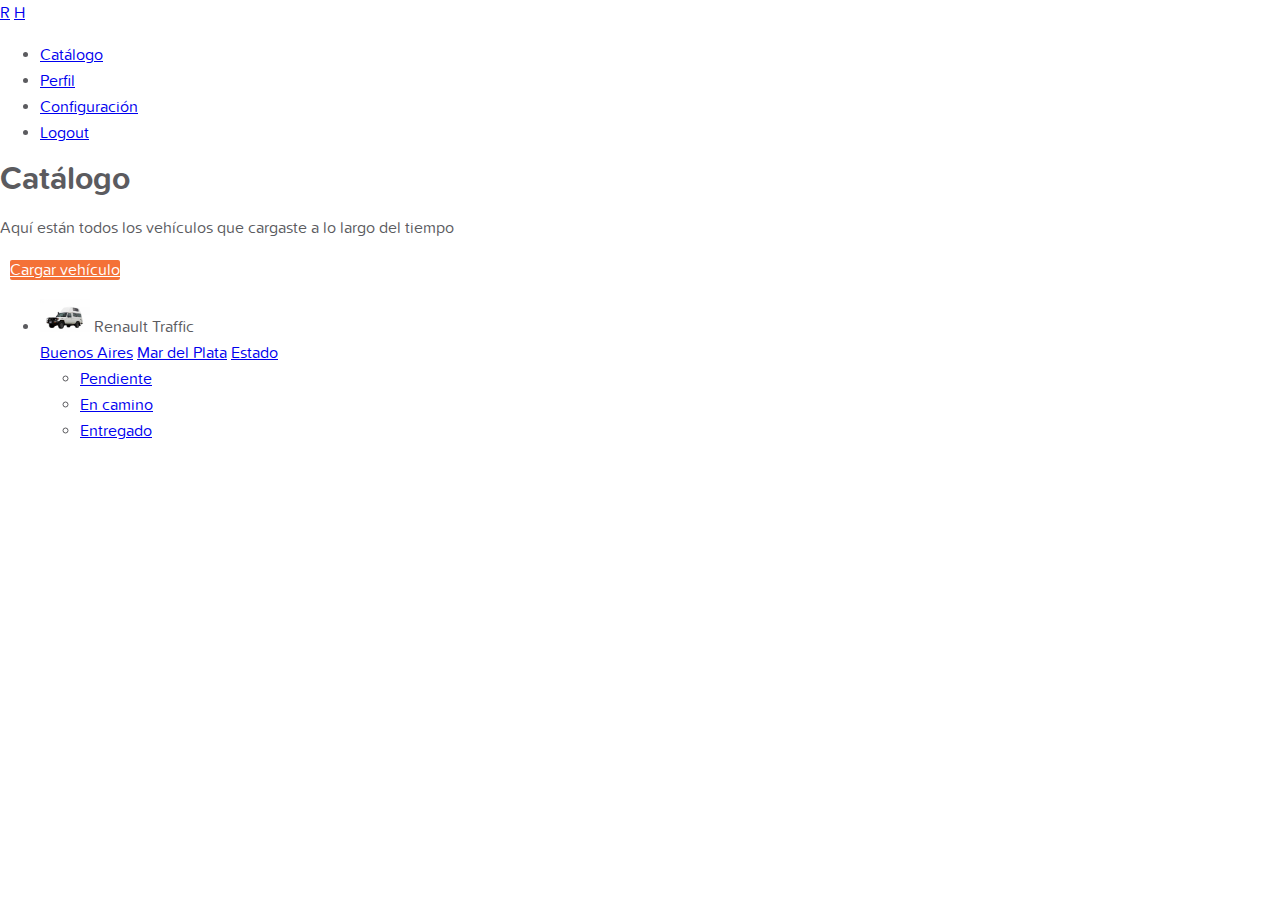
==== client.html @ 32fdb352 "boom" ====
<!DOCTYPE HTML>
<html>
<head>
	<meta charset="utf-8" />
  <meta name="viewport" content="width=device-width, initial-scale=1, maximum-scale=1, user-scalable=no, minimal-ui" />
	<link rel="stylesheet" type="text/css" href="css/style.css" />
	<!--script type="text/javascript" src="http://ajax.googleapis.com/ajax/libs/jquery/1.10.2/jquery.min.js"></script>
	<script type="text/javascript" src="js/site.js"></script-->
	<title>Bones</title>
</head>
<body id="backedn">
	<div id="sidebar">
   <a href="#" id="logo">R</a>
   <a href="#" id="user" class="toggle">H</a>
   
   <ul class="dropdown">
     <li><a href="#">Catálogo</a></li>
     <li><a href="#">Perfil</a></li>
     <li><a href="#">Configuración</a></li>
     <li class="sep"><a href="#">Logout</a></li>
   </ul>
  </div>

  <div id="content">
    <header>
      <h1>Catálogo</h1>
      <p>Aquí están todos los vehículos que cargaste a lo largo del tiempo</p>
      <a href="#" id="new-car" class="btn-main">Cargar vehículo</a>
    </header>

    <ul>
      <li>
        <div class="preview"><img src="images/placeholder.jpg" width="50" alt=""> Renault Traffic</div>
        <div class="actions">
          <a href="#" class="from">Buenos Aires</a>
          <a href="#" class="to">Mar del Plata</a>
          <a href="#" class="status pending toggle">Estado</a>

          <ul class="dropdown">
            <li><a href="#" class="status pending">Pendiente</a></li>
            <li><a href="#" class="status moving">En camino</a></li>
            <li><a href="#" class="status delivered">Entregado</a></li>
          </ul>
        </div>
      </li>
    </ul>
  </div>
</body>
</html>
---- css/style.css ----
@import url(normalize.css);
@import url(animate.css);
@font-face {
  font-family: 'FontAwesome';
  src: url("../fonts/fontawesome-webfont.eot?v=4.0.3");
  src: url("../fonts/fontawesome-webfont.eot?#iefix&v=4.0.3") format("embedded-opentype"), url("../fonts/fontawesome-webfont.woff?v=4.0.3") format("woff"), url("../fonts/fontawesome-webfont.ttf?v=4.0.3") format("truetype"), url("../fonts/fontawesome-webfont.svg?v=4.0.3#fontawesomeregular") format("svg");
  font-weight: normal;
  font-style: normal; }

[class*=fa] {
  display: inline-block;
  font-family: FontAwesome;
  font-style: normal;
  font-weight: normal;
  line-height: 1;
  -webkit-font-smoothing: antialiased;
  -moz-osx-font-smoothing: grayscale; }

/* makes the font 33% larger relative to the icon container */
.fa-lg {
  font-size: 1.3333333333333333em;
  line-height: 0.75em;
  vertical-align: -15%; }

.fa-2x {
  font-size: 2em; }

.fa-3x {
  font-size: 3em; }

.fa-4x {
  font-size: 4em; }

.fa-5x {
  font-size: 5em; }

.fa-fw {
  width: 1.2857142857142858em;
  text-align: center; }

.fa-ul {
  padding-left: 0;
  margin-left: 2.142857142857143em;
  list-style-type: none; }

.fa-ul > li {
  position: relative; }

.fa-li {
  position: absolute;
  left: -2.142857142857143em;
  width: 2.142857142857143em;
  top: 0.14285714285714285em;
  text-align: center; }

.fa-li.fa-lg {
  left: -1.8571428571428572em; }

.fa-border {
  padding: .2em .25em .15em;
  border: solid 0.08em #eeeeee;
  border-radius: .1em; }

.pull-right {
  float: right; }

.pull-left {
  float: left; }

.fa.pull-left {
  margin-right: .3em; }

.fa.pull-right {
  margin-left: .3em; }

.fa-spin {
  -webkit-animation: spin 2s infinite linear;
  -moz-animation: spin 2s infinite linear;
  -o-animation: spin 2s infinite linear;
  animation: spin 2s infinite linear; }

@-moz-keyframes spin {
  0% {
    -moz-transform: rotate(0deg); }

  100% {
    -moz-transform: rotate(359deg); } }

@-webkit-keyframes spin {
  0% {
    -webkit-transform: rotate(0deg); }

  100% {
    -webkit-transform: rotate(359deg); } }

@-o-keyframes spin {
  0% {
    -o-transform: rotate(0deg); }

  100% {
    -o-transform: rotate(359deg); } }

@-ms-keyframes spin {
  0% {
    -ms-transform: rotate(0deg); }

  100% {
    -ms-transform: rotate(359deg); } }

@keyframes spin {
  0% {
    transform: rotate(0deg); }

  100% {
    transform: rotate(359deg); } }

.fa-rotate-90 {
  filter: progid:DXImageTransform.Microsoft.BasicImage(rotation=1);
  -webkit-transform: rotate(90deg);
  -moz-transform: rotate(90deg);
  -ms-transform: rotate(90deg);
  -o-transform: rotate(90deg);
  transform: rotate(90deg); }

.fa-rotate-180 {
  filter: progid:DXImageTransform.Microsoft.BasicImage(rotation=2);
  -webkit-transform: rotate(180deg);
  -moz-transform: rotate(180deg);
  -ms-transform: rotate(180deg);
  -o-transform: rotate(180deg);
  transform: rotate(180deg); }

.fa-rotate-270 {
  filter: progid:DXImageTransform.Microsoft.BasicImage(rotation=3);
  -webkit-transform: rotate(270deg);
  -moz-transform: rotate(270deg);
  -ms-transform: rotate(270deg);
  -o-transform: rotate(270deg);
  transform: rotate(270deg); }

.fa-flip-horizontal {
  filter: progid:DXImageTransform.Microsoft.BasicImage(rotation=0, mirror=1);
  -webkit-transform: scale(-1, 1);
  -moz-transform: scale(-1, 1);
  -ms-transform: scale(-1, 1);
  -o-transform: scale(-1, 1);
  transform: scale(-1, 1); }

.fa-flip-vertical {
  filter: progid:DXImageTransform.Microsoft.BasicImage(rotation=2, mirror=1);
  -webkit-transform: scale(1, -1);
  -moz-transform: scale(1, -1);
  -ms-transform: scale(1, -1);
  -o-transform: scale(1, -1);
  transform: scale(1, -1); }

.fa-stack {
  position: relative;
  display: inline-block;
  width: 2em;
  height: 2em;
  line-height: 2em;
  vertical-align: middle; }

.fa-stack-1x,
.fa-stack-2x {
  position: absolute;
  left: 0;
  width: 100%;
  text-align: center; }

.fa-stack-1x {
  line-height: inherit; }

.fa-stack-2x {
  font-size: 2em; }

.fa-inverse {
  color: #ffffff; }

/* Font Awesome uses the Unicode Private Use Area (PUA) to ensure screen
   readers do not read off random characters that represent icons */
.fa-glass:before {
  content: "\f000"; }

.fa-music:before {
  content: "\f001"; }

.fa-search:before {
  content: "\f002"; }

.fa-envelope-o:before {
  content: "\f003"; }

.fa-heart:before {
  content: "\f004"; }

.fa-star:before {
  content: "\f005"; }

.fa-star-o:before {
  content: "\f006"; }

.fa-user:before {
  content: "\f007"; }

.fa-film:before {
  content: "\f008"; }

.fa-th-large:before {
  content: "\f009"; }

.fa-th:before {
  content: "\f00a"; }

.fa-th-list:before {
  content: "\f00b"; }

.fa-check:before {
  content: "\f00c"; }

.fa-times:before {
  content: "\f00d"; }

.fa-search-plus:before {
  content: "\f00e"; }

.fa-search-minus:before {
  content: "\f010"; }

.fa-power-off:before {
  content: "\f011"; }

.fa-signal:before {
  content: "\f012"; }

.fa-gear:before,
.fa-cog:before {
  content: "\f013"; }

.fa-trash-o:before {
  content: "\f014"; }

.fa-home:before {
  content: "\f015"; }

.fa-file-o:before {
  content: "\f016"; }

.fa-clock-o:before {
  content: "\f017"; }

.fa-road:before {
  content: "\f018"; }

.fa-download:before {
  content: "\f019"; }

.fa-arrow-circle-o-down:before {
  content: "\f01a"; }

.fa-arrow-circle-o-up:before {
  content: "\f01b"; }

.fa-inbox:before {
  content: "\f01c"; }

.fa-play-circle-o:before {
  content: "\f01d"; }

.fa-rotate-right:before,
.fa-repeat:before {
  content: "\f01e"; }

.fa-refresh:before {
  content: "\f021"; }

.fa-list-alt:before {
  content: "\f022"; }

.fa-lock:before {
  content: "\f023"; }

.fa-flag:before {
  content: "\f024"; }

.fa-headphones:before {
  content: "\f025"; }

.fa-volume-off:before {
  content: "\f026"; }

.fa-volume-down:before {
  content: "\f027"; }

.fa-volume-up:before {
  content: "\f028"; }

.fa-qrcode:before {
  content: "\f029"; }

.fa-barcode:before {
  content: "\f02a"; }

.fa-tag:before {
  content: "\f02b"; }

.fa-tags:before {
  content: "\f02c"; }

.fa-book:before {
  content: "\f02d"; }

.fa-bookmark:before {
  content: "\f02e"; }

.fa-print:before {
  content: "\f02f"; }

.fa-camera:before {
  content: "\f030"; }

.fa-font:before {
  content: "\f031"; }

.fa-bold:before {
  content: "\f032"; }

.fa-italic:before {
  content: "\f033"; }

.fa-text-height:before {
  content: "\f034"; }

.fa-text-width:before {
  content: "\f035"; }

.fa-align-left:before {
  content: "\f036"; }

.fa-align-center:before {
  content: "\f037"; }

.fa-align-right:before {
  content: "\f038"; }

.fa-align-justify:before {
  content: "\f039"; }

.fa-list:before {
  content: "\f03a"; }

.fa-dedent:before,
.fa-outdent:before {
  content: "\f03b"; }

.fa-indent:before {
  content: "\f03c"; }

.fa-video-camera:before {
  content: "\f03d"; }

.fa-picture-o:before {
  content: "\f03e"; }

.fa-pencil:before {
  content: "\f040"; }

.fa-map-marker:before {
  content: "\f041"; }

.fa-adjust:before {
  content: "\f042"; }

.fa-tint:before {
  content: "\f043"; }

.fa-edit:before,
.fa-pencil-square-o:before {
  content: "\f044"; }

.fa-share-square-o:before {
  content: "\f045"; }

.fa-check-square-o:before {
  content: "\f046"; }

.fa-arrows:before {
  content: "\f047"; }

.fa-step-backward:before {
  content: "\f048"; }

.fa-fast-backward:before {
  content: "\f049"; }

.fa-backward:before {
  content: "\f04a"; }

.fa-play:before {
  content: "\f04b"; }

.fa-pause:before {
  content: "\f04c"; }

.fa-stop:before {
  content: "\f04d"; }

.fa-forward:before {
  content: "\f04e"; }

.fa-fast-forward:before {
  content: "\f050"; }

.fa-step-forward:before {
  content: "\f051"; }

.fa-eject:before {
  content: "\f052"; }

.fa-chevron-left:before {
  content: "\f053"; }

.fa-chevron-right:before {
  content: "\f054"; }

.fa-plus-circle:before {
  content: "\f055"; }

.fa-minus-circle:before {
  content: "\f056"; }

.fa-times-circle:before {
  content: "\f057"; }

.fa-check-circle:before {
  content: "\f058"; }

.fa-question-circle:before {
  content: "\f059"; }

.fa-info-circle:before {
  content: "\f05a"; }

.fa-crosshairs:before {
  content: "\f05b"; }

.fa-times-circle-o:before {
  content: "\f05c"; }

.fa-check-circle-o:before {
  content: "\f05d"; }

.fa-ban:before {
  content: "\f05e"; }

.fa-arrow-left:before {
  content: "\f060"; }

.fa-arrow-right:before {
  content: "\f061"; }

.fa-arrow-up:before {
  content: "\f062"; }

.fa-arrow-down:before {
  content: "\f063"; }

.fa-mail-forward:before,
.fa-share:before {
  content: "\f064"; }

.fa-expand:before {
  content: "\f065"; }

.fa-compress:before {
  content: "\f066"; }

.fa-plus:before {
  content: "\f067"; }

.fa-minus:before {
  content: "\f068"; }

.fa-asterisk:before {
  content: "\f069"; }

.fa-exclamation-circle:before {
  content: "\f06a"; }

.fa-gift:before {
  content: "\f06b"; }

.fa-leaf:before {
  content: "\f06c"; }

.fa-fire:before {
  content: "\f06d"; }

.fa-eye:before {
  content: "\f06e"; }

.fa-eye-slash:before {
  content: "\f070"; }

.fa-warning:before,
.fa-exclamation-triangle:before {
  content: "\f071"; }

.fa-plane:before {
  content: "\f072"; }

.fa-calendar:before {
  content: "\f073"; }

.fa-random:before {
  content: "\f074"; }

.fa-comment:before {
  content: "\f075"; }

.fa-magnet:before {
  content: "\f076"; }

.fa-chevron-up:before {
  content: "\f077"; }

.fa-chevron-down:before {
  content: "\f078"; }

.fa-retweet:before {
  content: "\f079"; }

.fa-shopping-cart:before {
  content: "\f07a"; }

.fa-folder:before {
  content: "\f07b"; }

.fa-folder-open:before {
  content: "\f07c"; }

.fa-arrows-v:before {
  content: "\f07d"; }

.fa-arrows-h:before {
  content: "\f07e"; }

.fa-bar-chart-o:before {
  content: "\f080"; }

.fa-twitter-square:before {
  content: "\f081"; }

.fa-facebook-square:before {
  content: "\f082"; }

.fa-camera-retro:before {
  content: "\f083"; }

.fa-key:before {
  content: "\f084"; }

.fa-gears:before,
.fa-cogs:before {
  content: "\f085"; }

.fa-comments:before {
  content: "\f086"; }

.fa-thumbs-o-up:before {
  content: "\f087"; }

.fa-thumbs-o-down:before {
  content: "\f088"; }

.fa-star-half:before {
  content: "\f089"; }

.fa-heart-o:before {
  content: "\f08a"; }

.fa-sign-out:before {
  content: "\f08b"; }

.fa-linkedin-square:before {
  content: "\f08c"; }

.fa-thumb-tack:before {
  content: "\f08d"; }

.fa-external-link:before {
  content: "\f08e"; }

.fa-sign-in:before {
  content: "\f090"; }

.fa-trophy:before {
  content: "\f091"; }

.fa-github-square:before {
  content: "\f092"; }

.fa-upload:before {
  content: "\f093"; }

.fa-lemon-o:before {
  content: "\f094"; }

.fa-phone:before {
  content: "\f095"; }

.fa-square-o:before {
  content: "\f096"; }

.fa-bookmark-o:before {
  content: "\f097"; }

.fa-phone-square:before {
  content: "\f098"; }

.fa-twitter:before {
  content: "\f099"; }

.fa-facebook:before {
  content: "\f09a"; }

.fa-github:before {
  content: "\f09b"; }

.fa-unlock:before {
  content: "\f09c"; }

.fa-credit-card:before {
  content: "\f09d"; }

.fa-rss:before {
  content: "\f09e"; }

.fa-hdd-o:before {
  content: "\f0a0"; }

.fa-bullhorn:before {
  content: "\f0a1"; }

.fa-bell:before {
  content: "\f0f3"; }

.fa-certificate:before {
  content: "\f0a3"; }

.fa-hand-o-right:before {
  content: "\f0a4"; }

.fa-hand-o-left:before {
  content: "\f0a5"; }

.fa-hand-o-up:before {
  content: "\f0a6"; }

.fa-hand-o-down:before {
  content: "\f0a7"; }

.fa-arrow-circle-left:before {
  content: "\f0a8"; }

.fa-arrow-circle-right:before {
  content: "\f0a9"; }

.fa-arrow-circle-up:before {
  content: "\f0aa"; }

.fa-arrow-circle-down:before {
  content: "\f0ab"; }

.fa-globe:before {
  content: "\f0ac"; }

.fa-wrench:before {
  content: "\f0ad"; }

.fa-tasks:before {
  content: "\f0ae"; }

.fa-filter:before {
  content: "\f0b0"; }

.fa-briefcase:before {
  content: "\f0b1"; }

.fa-arrows-alt:before {
  content: "\f0b2"; }

.fa-group:before,
.fa-users:before {
  content: "\f0c0"; }

.fa-chain:before,
.fa-link:before {
  content: "\f0c1"; }

.fa-cloud:before {
  content: "\f0c2"; }

.fa-flask:before {
  content: "\f0c3"; }

.fa-cut:before,
.fa-scissors:before {
  content: "\f0c4"; }

.fa-copy:before,
.fa-files-o:before {
  content: "\f0c5"; }

.fa-paperclip:before {
  content: "\f0c6"; }

.fa-save:before,
.fa-floppy-o:before {
  content: "\f0c7"; }

.fa-square:before {
  content: "\f0c8"; }

.fa-bars:before {
  content: "\f0c9"; }

.fa-list-ul:before {
  content: "\f0ca"; }

.fa-list-ol:before {
  content: "\f0cb"; }

.fa-strikethrough:before {
  content: "\f0cc"; }

.fa-underline:before {
  content: "\f0cd"; }

.fa-table:before {
  content: "\f0ce"; }

.fa-magic:before {
  content: "\f0d0"; }

.fa-truck:before {
  content: "\f0d1"; }

.fa-pinterest:before {
  content: "\f0d2"; }

.fa-pinterest-square:before {
  content: "\f0d3"; }

.fa-google-plus-square:before {
  content: "\f0d4"; }

.fa-google-plus:before {
  content: "\f0d5"; }

.fa-money:before {
  content: "\f0d6"; }

.fa-caret-down:before {
  content: "\f0d7"; }

.fa-caret-up:before {
  content: "\f0d8"; }

.fa-caret-left:before {
  content: "\f0d9"; }

.fa-caret-right:before {
  content: "\f0da"; }

.fa-columns:before {
  content: "\f0db"; }

.fa-unsorted:before,
.fa-sort:before {
  content: "\f0dc"; }

.fa-sort-down:before,
.fa-sort-asc:before {
  content: "\f0dd"; }

.fa-sort-up:before,
.fa-sort-desc:before {
  content: "\f0de"; }

.fa-envelope:before {
  content: "\f0e0"; }

.fa-linkedin:before {
  content: "\f0e1"; }

.fa-rotate-left:before,
.fa-undo:before {
  content: "\f0e2"; }

.fa-legal:before,
.fa-gavel:before {
  content: "\f0e3"; }

.fa-dashboard:before,
.fa-tachometer:before {
  content: "\f0e4"; }

.fa-comment-o:before {
  content: "\f0e5"; }

.fa-comments-o:before {
  content: "\f0e6"; }

.fa-flash:before,
.fa-bolt:before {
  content: "\f0e7"; }

.fa-sitemap:before {
  content: "\f0e8"; }

.fa-umbrella:before {
  content: "\f0e9"; }

.fa-paste:before,
.fa-clipboard:before {
  content: "\f0ea"; }

.fa-lightbulb-o:before {
  content: "\f0eb"; }

.fa-exchange:before {
  content: "\f0ec"; }

.fa-cloud-download:before {
  content: "\f0ed"; }

.fa-cloud-upload:before {
  content: "\f0ee"; }

.fa-user-md:before {
  content: "\f0f0"; }

.fa-stethoscope:before {
  content: "\f0f1"; }

.fa-suitcase:before {
  content: "\f0f2"; }

.fa-bell-o:before {
  content: "\f0a2"; }

.fa-coffee:before {
  content: "\f0f4"; }

.fa-cutlery:before {
  content: "\f0f5"; }

.fa-file-text-o:before {
  content: "\f0f6"; }

.fa-building-o:before {
  content: "\f0f7"; }

.fa-hospital-o:before {
  content: "\f0f8"; }

.fa-ambulance:before {
  content: "\f0f9"; }

.fa-medkit:before {
  content: "\f0fa"; }

.fa-fighter-jet:before {
  content: "\f0fb"; }

.fa-beer:before {
  content: "\f0fc"; }

.fa-h-square:before {
  content: "\f0fd"; }

.fa-plus-square:before {
  content: "\f0fe"; }

.fa-angle-double-left:before {
  content: "\f100"; }

.fa-angle-double-right:before {
  content: "\f101"; }

.fa-angle-double-up:before {
  content: "\f102"; }

.fa-angle-double-down:before {
  content: "\f103"; }

.fa-angle-left:before {
  content: "\f104"; }

.fa-angle-right:before {
  content: "\f105"; }

.fa-angle-up:before {
  content: "\f106"; }

.fa-angle-down:after {
  content: "\f107"; }

.fa-desktop:before {
  content: "\f108"; }

.fa-laptop:before {
  content: "\f109"; }

.fa-tablet:before {
  content: "\f10a"; }

.fa-mobile-phone:before,
.fa-mobile:before {
  content: "\f10b"; }

.fa-circle-o:before {
  content: "\f10c"; }

.fa-quote-left:before {
  content: "\f10d"; }

.fa-quote-right:before {
  content: "\f10e"; }

.fa-spinner:before {
  content: "\f110"; }

.fa-circle:before {
  content: "\f111"; }

.fa-mail-reply:before,
.fa-reply:before {
  content: "\f112"; }

.fa-github-alt:before {
  content: "\f113"; }

.fa-folder-o:before {
  content: "\f114"; }

.fa-folder-open-o:before {
  content: "\f115"; }

.fa-smile-o:before {
  content: "\f118"; }

.fa-frown-o:before {
  content: "\f119"; }

.fa-meh-o:before {
  content: "\f11a"; }

.fa-gamepad:before {
  content: "\f11b"; }

.fa-keyboard-o:before {
  content: "\f11c"; }

.fa-flag-o:before {
  content: "\f11d"; }

.fa-flag-checkered:before {
  content: "\f11e"; }

.fa-terminal:before {
  content: "\f120"; }

.fa-code:before {
  content: "\f121"; }

.fa-reply-all:before {
  content: "\f122"; }

.fa-mail-reply-all:before {
  content: "\f122"; }

.fa-star-half-empty:before,
.fa-star-half-full:before,
.fa-star-half-o:before {
  content: "\f123"; }

.fa-location-arrow:before {
  content: "\f124"; }

.fa-crop:before {
  content: "\f125"; }

.fa-code-fork:before {
  content: "\f126"; }

.fa-unlink:before,
.fa-chain-broken:before {
  content: "\f127"; }

.fa-question:before {
  content: "\f128"; }

.fa-info:before {
  content: "\f129"; }

.fa-exclamation:before {
  content: "\f12a"; }

.fa-superscript:before {
  content: "\f12b"; }

.fa-subscript:before {
  content: "\f12c"; }

.fa-eraser:before {
  content: "\f12d"; }

.fa-puzzle-piece:before {
  content: "\f12e"; }

.fa-microphone:before {
  content: "\f130"; }

.fa-microphone-slash:before {
  content: "\f131"; }

.fa-shield:before {
  content: "\f132"; }

.fa-calendar-o:before {
  content: "\f133"; }

.fa-fire-extinguisher:before {
  content: "\f134"; }

.fa-rocket:before {
  content: "\f135"; }

.fa-maxcdn:before {
  content: "\f136"; }

.fa-chevron-circle-left:before {
  content: "\f137"; }

.fa-chevron-circle-right:before {
  content: "\f138"; }

.fa-chevron-circle-up:before {
  content: "\f139"; }

.fa-chevron-circle-down:before {
  content: "\f13a"; }

.fa-html5:before {
  content: "\f13b"; }

.fa-css3:before {
  content: "\f13c"; }

.fa-anchor:before {
  content: "\f13d"; }

.fa-unlock-alt:before {
  content: "\f13e"; }

.fa-bullseye:before {
  content: "\f140"; }

.fa-ellipsis-h:before {
  content: "\f141"; }

.fa-ellipsis-v:before {
  content: "\f142"; }

.fa-rss-square:before {
  content: "\f143"; }

.fa-play-circle:before {
  content: "\f144"; }

.fa-ticket:before {
  content: "\f145"; }

.fa-minus-square:before {
  content: "\f146"; }

.fa-minus-square-o:before {
  content: "\f147"; }

.fa-level-up:before {
  content: "\f148"; }

.fa-level-down:before {
  content: "\f149"; }

.fa-check-square:before {
  content: "\f14a"; }

.fa-pencil-square:before {
  content: "\f14b"; }

.fa-external-link-square:before {
  content: "\f14c"; }

.fa-share-square:before {
  content: "\f14d"; }

.fa-compass:before {
  content: "\f14e"; }

.fa-toggle-down:before,
.fa-caret-square-o-down:before {
  content: "\f150"; }

.fa-toggle-up:before,
.fa-caret-square-o-up:before {
  content: "\f151"; }

.fa-toggle-right:before,
.fa-caret-square-o-right:before {
  content: "\f152"; }

.fa-euro:before,
.fa-eur:before {
  content: "\f153"; }

.fa-gbp:before {
  content: "\f154"; }

.fa-dollar:before,
.fa-usd:before {
  content: "\f155"; }

.fa-rupee:before,
.fa-inr:before {
  content: "\f156"; }

.fa-cny:before,
.fa-rmb:before,
.fa-yen:before,
.fa-jpy:before {
  content: "\f157"; }

.fa-ruble:before,
.fa-rouble:before,
.fa-rub:before {
  content: "\f158"; }

.fa-won:before,
.fa-krw:before {
  content: "\f159"; }

.fa-bitcoin:before,
.fa-btc:before {
  content: "\f15a"; }

.fa-file:before {
  content: "\f15b"; }

.fa-file-text:before {
  content: "\f15c"; }

.fa-sort-alpha-asc:before {
  content: "\f15d"; }

.fa-sort-alpha-desc:before {
  content: "\f15e"; }

.fa-sort-amount-asc:before {
  content: "\f160"; }

.fa-sort-amount-desc:before {
  content: "\f161"; }

.fa-sort-numeric-asc:before {
  content: "\f162"; }

.fa-sort-numeric-desc:before {
  content: "\f163"; }

.fa-thumbs-up:before {
  content: "\f164"; }

.fa-thumbs-down:before {
  content: "\f165"; }

.fa-youtube-square:before {
  content: "\f166"; }

.fa-youtube:before {
  content: "\f167"; }

.fa-xing:before {
  content: "\f168"; }

.fa-xing-square:before {
  content: "\f169"; }

.fa-youtube-play:before {
  content: "\f16a"; }

.fa-dropbox:before {
  content: "\f16b"; }

.fa-stack-overflow:before {
  content: "\f16c"; }

.fa-instagram:before {
  content: "\f16d"; }

.fa-flickr:before {
  content: "\f16e"; }

.fa-adn:before {
  content: "\f170"; }

.fa-bitbucket:before {
  content: "\f171"; }

.fa-bitbucket-square:before {
  content: "\f172"; }

.fa-tumblr:before {
  content: "\f173"; }

.fa-tumblr-square:before {
  content: "\f174"; }

.fa-long-arrow-down:before {
  content: "\f175"; }

.fa-long-arrow-up:before {
  content: "\f176"; }

.fa-long-arrow-left:before {
  content: "\f177"; }

.fa-long-arrow-right:before {
  content: "\f178"; }

.fa-apple:before {
  content: "\f179"; }

.fa-windows:before {
  content: "\f17a"; }

.fa-android:before {
  content: "\f17b"; }

.fa-linux:before {
  content: "\f17c"; }

.fa-dribbble:before {
  content: "\f17d"; }

.fa-skype:before {
  content: "\f17e"; }

.fa-foursquare:before {
  content: "\f180"; }

.fa-trello:before {
  content: "\f181"; }

.fa-female:before {
  content: "\f182"; }

.fa-male:before {
  content: "\f183"; }

.fa-gittip:before {
  content: "\f184"; }

.fa-sun-o:before {
  content: "\f185"; }

.fa-moon-o:before {
  content: "\f186"; }

.fa-archive:before {
  content: "\f187"; }

.fa-bug:before {
  content: "\f188"; }

.fa-vk:before {
  content: "\f189"; }

.fa-weibo:before {
  content: "\f18a"; }

.fa-renren:before {
  content: "\f18b"; }

.fa-pagelines:before {
  content: "\f18c"; }

.fa-stack-exchange:before {
  content: "\f18d"; }

.fa-arrow-circle-o-right:before {
  content: "\f18e"; }

.fa-arrow-circle-o-left:before {
  content: "\f190"; }

.fa-toggle-left:before,
.fa-caret-square-o-left:before {
  content: "\f191"; }

.fa-dot-circle-o:before {
  content: "\f192"; }

.fa-wheelchair:before {
  content: "\f193"; }

.fa-vimeo-square:before {
  content: "\f194"; }

.fa-turkish-lira:before,
.fa-try:before {
  content: "\f195"; }

.fa-plus-square-o:before {
  content: "\f196"; }

.col-1-12 {
  width: 8.3%;
  padding: 0 10px; }

.col-2-12 {
  width: 16.6%;
  padding: 0 10px; }

.col-3-12 {
  width: 24.9%;
  padding: 0 10px; }

.col-4-12 {
  width: 33.2%;
  padding: 0 10px; }

.col-5-12 {
  width: 41.5%;
  padding: 0 10px; }

.col-6-12 {
  width: 49.8%;
  padding: 0 10px; }

.col-7-12 {
  width: 58.1%;
  padding: 0 10px; }

.col-8-12 {
  width: 66.4%;
  padding: 0 10px; }

.col-9-12 {
  width: 74.7%;
  padding: 0 10px; }

.col-10-12 {
  width: 83%;
  padding: 0 10px; }

.col-11-12 {
  width: 91.3%;
  padding: 0 10px; }

.col-12-12 {
  width: 99.6%;
  padding: 0 10px; }

@font-face {
  font-family: 'Proxima Nova Soft';
  src: url("../fonts/proximanovasoft-regular-webfont.eot");
  src: url("../fonts/proximanovasoft-regular-webfont.eot?#iefix") format("embedded-opentype"), url("../fonts/proximanovasoft-regular-webfont.woff") format("woff"), url("../fonts/proximanovasoft-regular-webfont.ttf") format("truetype"), url("../fonts/proximanovasoft-regular-webfont.svg#proxima_nova_softregular") format("svg");
  font-weight: normal;
  font-style: normal; }

@font-face {
  font-family: 'Proxima Nova Soft';
  src: url("../fonts/proximanovasoft-bold-webfont.eot");
  src: url("../fonts/proximanovasoft-bold-webfont.eot?#iefix") format("embedded-opentype"), url("../fonts/proximanovasoft-bold-webfont.woff") format("woff"), url("../fonts/proximanovasoft-bold-webfont.ttf") format("truetype"), url("../fonts/proximanovasoft-bold-webfont.svg#proxima_nova_softbold") format("svg");
  font-weight: bold;
  font-style: normal; }

* {
  box-sizing: border-box;
  -moz-box-sizing: border-box; }

html, body {
  height: 100%; }

body {
  font-family: "Proxima Nova Soft";
  font-size: 16px;
  line-height: 26px;
  -webkit-font-smoothing: antialiased;
  color: #5b5b5f; }

#hero {
  background: url(../images/bg.jpg) no-repeat bottom center #0099cc;
  background-size: cover;
  min-height: 100%;
  padding-top: 60px;
  position: relative;
  display: flex;
  display: -webkit-flex;
  -moz-display: flex;
  flex-flow: row wrap;
  justify-content: center;
  align-content: center;
  align-items: center;
  -webkit-flex-flow: row wrap;
  -webkit-justify-content: center;
  -webkit-align-content: center;
  -webkit-align-items: center;
  -moz-flex-flow: row wrap;
  -moz-justify-content: center;
  -moz-align-content: center;
  -moz-align-items: center; }
  #hero header {
    position: fixed;
    background: #fff;
    top: 0;
    left: 0;
    width: 100%;
    z-index: 1000;
    box-shadow: 0px 1px rgba(0, 0, 0, 0.1);
    padding: 0 30px; }
  #hero #logo {
    font-size: 36px;
    color: #222;
    font-weight: bold;
    text-decoration: none; }
  #hero nav {
    display: flex;
    display: -webkit-flex;
    -moz-display: flex;
    flex-flow: row wrap;
    justify-content: space-between;
    align-content: center;
    align-items: center;
    -webkit-flex-flow: row wrap;
    -webkit-justify-content: space-between;
    -webkit-align-content: center;
    -webkit-align-items: center;
    -moz-flex-flow: row wrap;
    -moz-justify-content: space-between;
    -moz-align-content: center;
    -moz-align-items: center; }
    #hero nav li {
      float: left;
      display: inline-block;
      list-style: none; }
      #hero nav li a {
        color: #007399;
        display: block;
        text-decoration: none;
        font-weight: bold;
        padding: 10px 15px; }
  #hero article {
    text-align: center;
    color: #fff; }
    #hero article input {
      width: 220px;
      padding: 0 15px;
      height: 46px;
      border: none;
      border-radius: 2px;
      margin: 0 5px; }
      #hero article input:focus {
        border: 2px solid #004d66;
        padding: 0 13px;
        outline: none; }
    #hero article h1 {
      font-size: 2.5em; }
    #hero article .tagline {
      font-size: 1.75em;
      opacity: .7; }
    #hero article button {
      border: none;
      border-radius: 2px;
      color: #fff;
      background: #f47137;
      padding: 0 30px;
      height: 46px;
      font-weight: bold;
      margin-left: 5px; }
      #hero article button:focus {
        box-shadow: inset 0 0 0 2px #d3490c;
        outline: none; }

#samples {
  background: #e5f4f9;
  padding: 40px 30px; }
  #samples h2 {
    text-align: center;
    display: block;
    margin: 0;
    font-size: 2em;
    color: #004d66;
    padding: 10px 0; }
  #samples ul {
    display: flex;
    display: -webkit-flex;
    -moz-display: flex;
    flex-flow: row wrap;
    justify-content: space-between;
    align-content: center;
    align-items: center;
    -webkit-flex-flow: row wrap;
    -webkit-justify-content: space-between;
    -webkit-align-content: center;
    -webkit-align-items: center;
    -moz-flex-flow: row wrap;
    -moz-justify-content: space-between;
    -moz-align-content: center;
    -moz-align-items: center;
    padding: 0; }
  #samples li {
    width: 22%;
    border-radius: 2px;
    margin: 0;
    padding: 0;
    list-style: none;
    background: #fff;
    margin: 0 1.5px;
    padding: 10px;
    position: relative;
    border: 1px solid #b3ecff; }
    #samples li a {
      text-decoration: none;
      color: #004d66; }
    #samples li img {
      width: 100%;
      border-radius: 2px 2px 0 0; }
    #samples li strong, #samples li small {
      display: block; }
    #samples li small {
      opacity: .5;
      text-transform: uppercase;
      font-size: 10px;
      letter-spacing: 1px;
      line-height: 10px; }
    #samples li strong {
      font-size: 1.15em;
      margin-bottom: 10px; }
    #samples li .fa-calendar {
      background: #0099cc;
      opacity: .5;
      color: #fff;
      font-weight: bold;
      border-radius: 5px;
      font-size: 10px;
      height: 16px;
      line-height: 16px;
      display: inline-block;
      padding: 0 5px;
      text-transform: uppercase;
      position: absolute;
      top: 10px;
      right: 10px; }

.explanation {
  font-size: 1.15em;
  color: #3d7a8e;
  padding: 40px;
  display: flex;
  display: -webkit-flex;
  -moz-display: flex;
  flex-flow: row wrap;
  justify-content: space-around;
  align-content: center;
  align-items: center;
  -webkit-flex-flow: row wrap;
  -webkit-justify-content: space-around;
  -webkit-align-content: center;
  -webkit-align-items: center;
  -moz-flex-flow: row wrap;
  -moz-justify-content: space-around;
  -moz-align-content: center;
  -moz-align-items: center; }
  .explanation h3 {
    color: #004d66;
    font-size: 1.5em;
    margin-bottom: 0; }
  .explanation.even {
    background: #edf7fb; }
    .explanation.even img {
      order: 3; }

.btn-main {
  background: #f47137;
  border-radius: 2px;
  color: #fff !important;
  margin-left: 10px; }

.btn-smooth {
  box-shadow: inset 0 0 0 2px #007399;
  border-radius: 2px;
  margin-left: 10px; }

.btn-secondary {
  background: #2da929;
  color: #fff !important;
  border-radius: 2px;
  text-align: center;
  display: block;
  font-weight: bold;
  padding: 5px 0;
  text-decoration: none; }
  .btn-secondary:hover {
    background: #22801f; }

.btn-more {
  display: inline-block;
  border-radius: 2px;
  border: 2px solid #fff;
  color: #fff;
  text-decoration: none;
  text-transform: uppercase;
  font-size: .75em;
  font-weight: bold;
  letter-spacing: 1px;
  padding: 10px 15px; }

body.landing #hero {
  padding-top: 0;
  position: relative; }
  body.landing #hero header {
    background: none;
    box-shadow: none;
    padding: 30px 40px;
    position: absolute; }
    body.landing #hero header #logo {
      color: #fff; }
    body.landing #hero header li {
      margin-left: 15px; }
      body.landing #hero header li a {
        width: 30px;
        height: 30px;
        background: #fff;
        border-radius: 50%;
        opacity: .5; }
        body.landing #hero header li a:hover {
          opacity: 1; }
        body.landing #hero header li a.fa-facebook:before {
          position: relative;
          left: -4px;
          top: -1px; }
        body.landing #hero header li a.fa-twitter:before {
          position: relative;
          left: -7px;
          top: -2px; }
  body.landing #hero h1 span {
    color: rgba(0, 0, 0, 0.5); }
  body.landing #hero article .btn-more {
    position: absolute;
    bottom: 40px;
    left: 50%;
    transform: translateX(-50%);
    -moz-transform: translateX(-50%);
    -webkit-transform: translateX(-50%); }
  body.landing #hero article input {
    width: 400px; }

@media (max-width: 780px) {
  /* do stuff */ }
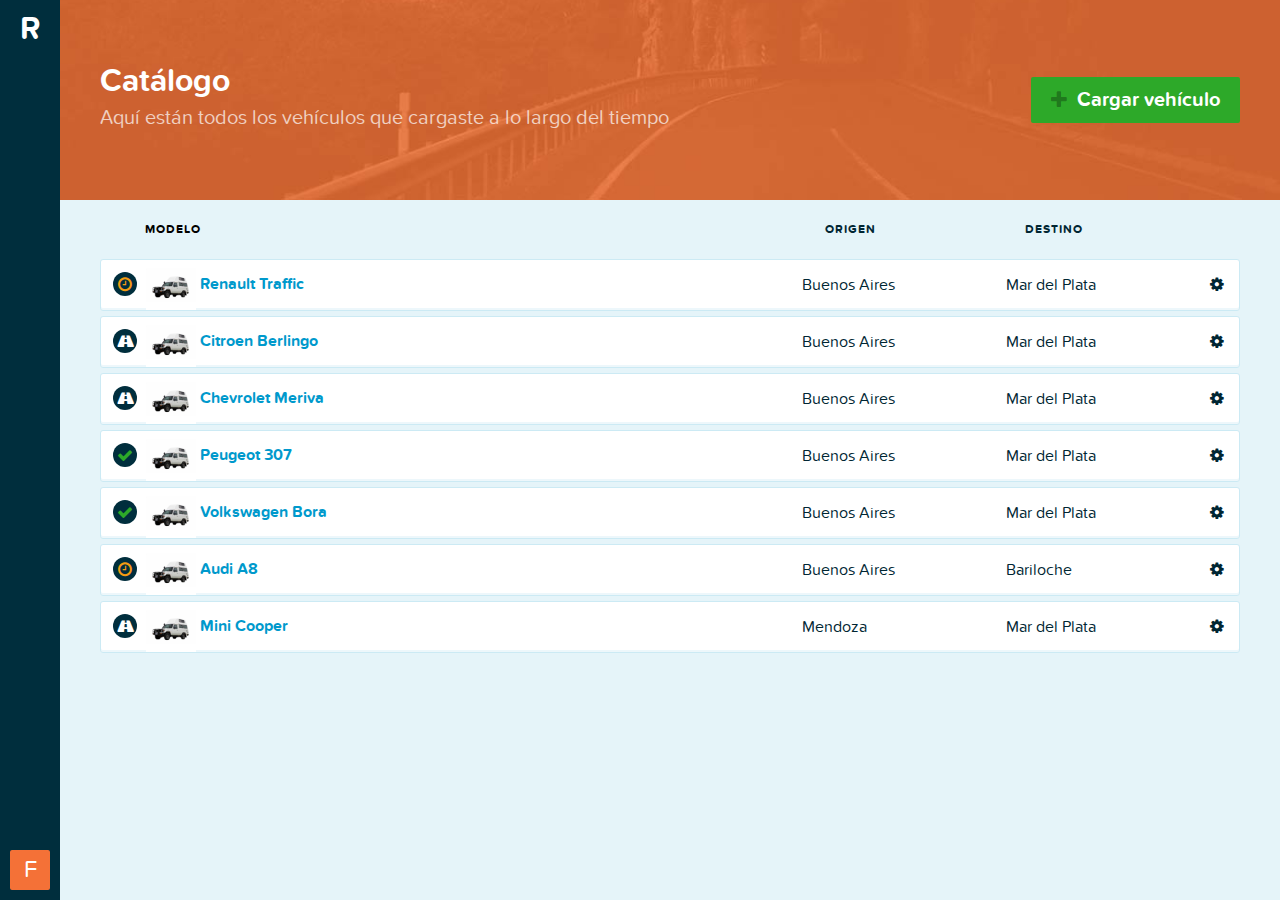
==== commit 42bffb53: "new pages and stuff" ====
--- a/client.html
+++ b/client.html
@@ -4,15 +4,15 @@
 	<meta charset="utf-8" />
   <meta name="viewport" content="width=device-width, initial-scale=1, maximum-scale=1, user-scalable=no, minimal-ui" />
 	<link rel="stylesheet" type="text/css" href="css/style.css" />
-	<!--script type="text/javascript" src="http://ajax.googleapis.com/ajax/libs/jquery/1.10.2/jquery.min.js"></script>
-	<script type="text/javascript" src="js/site.js"></script-->
+	<script type="text/javascript" src="js/jquery.min.js"></script>
+	<script type="text/javascript" src="js/site.js"></script>
 	<title>Bones</title>
 </head>
-<body id="backedn">
+<body id="backend">
 	<div id="sidebar">
    <a href="#" id="logo">R</a>
-   <a href="#" id="user" class="toggle">H</a>
-   
+   <a href="#" id="user" class="dd-toggle">F</a>
+
    <ul class="dropdown">
      <li><a href="#">Catálogo</a></li>
      <li><a href="#">Perfil</a></li>
@@ -23,27 +23,136 @@
 
   <div id="content">
     <header>
-      <h1>Catálogo</h1>
-      <p>Aquí están todos los vehículos que cargaste a lo largo del tiempo</p>
-      <a href="#" id="new-car" class="btn-main">Cargar vehículo</a>
+      <div>
+        <h1>Catálogo</h1>
+        <p>Aquí están todos los vehículos que cargaste a lo largo del tiempo</p>
+      </div>
+      <a href="#" id="new-car" class="btn-secondary btn-big fa-plus">Cargar vehículo</a>
     </header>
+
+    <ul class="labels">
+      <li>
+        <div class="preview">Modelo</div>
+        <div class="actions"><a href="#" class="location">Origen</a><a href="#" class="location">Destino</a></div>
+      </li>
+    </ul>
 
     <ul>
       <li>
-        <div class="preview"><img src="images/placeholder.jpg" width="50" alt=""> Renault Traffic</div>
+        <div class="preview"><a href="#" class="status pending fa-clock-o dd-toggle"></a><img src="images/placeholder.jpg" width="50" alt=""> Renault Traffic</div>
         <div class="actions">
-          <a href="#" class="from">Buenos Aires</a>
-          <a href="#" class="to">Mar del Plata</a>
-          <a href="#" class="status pending toggle">Estado</a>
+          <a href="#" class="from location">Buenos Aires</a>
+          <a href="#" class="to location">Mar del Plata</a>
+          <a href="#" class="to settings fa-cog"></a>
 
-          <ul class="dropdown">
-            <li><a href="#" class="status pending">Pendiente</a></li>
-            <li><a href="#" class="status moving">En camino</a></li>
-            <li><a href="#" class="status delivered">Entregado</a></li>
-          </ul>
+          <!-- <ul class="dropdown">
+            <li><a href="#" class="status fa-clock-o pending">Pendiente</a></li>
+            <li><a href="#" class="status fa-road moving">En camino</a></li>
+            <li><a href="#" class="status fa-check delivered">Entregado</a></li>
+          </ul> -->
+        </div>
+      </li>
+
+      <li>
+        <div class="preview"><a href="#" class="status pending fa-road dd-toggle"></a><img src="images/placeholder.jpg" width="50" alt=""> Citroen Berlingo</div>
+        <div class="actions">
+          <a href="#" class="from location">Buenos Aires</a>
+          <a href="#" class="to location">Mar del Plata</a>
+          <a href="#" class="to settings fa-cog"></a>
+
+          <!-- <ul class="dropdown">
+            <li><a href="#" class="status fa-clock-o pending">Pendiente</a></li>
+            <li><a href="#" class="status fa-road moving">En camino</a></li>
+            <li><a href="#" class="status fa-check delivered">Entregado</a></li>
+          </ul> -->
+        </div>
+      </li>
+
+      <li>
+        <div class="preview"><a href="#" class="status pending fa-road dd-toggle"></a><img src="images/placeholder.jpg" width="50" alt=""> Chevrolet Meriva</div>
+        <div class="actions">
+          <a href="#" class="from location">Buenos Aires</a>
+          <a href="#" class="to location">Mar del Plata</a>
+          <a href="#" class="to settings fa-cog"></a>
+
+          <!-- <ul class="dropdown">
+            <li><a href="#" class="status fa-clock-o pending">Pendiente</a></li>
+            <li><a href="#" class="status fa-road moving">En camino</a></li>
+            <li><a href="#" class="status fa-check delivered">Entregado</a></li>
+          </ul> -->
+        </div>
+      </li>
+
+      <li>
+        <div class="preview"><a href="#" class="status pending fa-check dd-toggle"></a><img src="images/placeholder.jpg" width="50" alt=""> Peugeot 307</div>
+        <div class="actions">
+          <a href="#" class="from location">Buenos Aires</a>
+          <a href="#" class="to location">Mar del Plata</a>
+          <a href="#" class="to settings fa-cog"></a>
+
+          <!-- <ul class="dropdown">
+            <li><a href="#" class="status fa-clock-o pending">Pendiente</a></li>
+            <li><a href="#" class="status fa-road moving">En camino</a></li>
+            <li><a href="#" class="status fa-check delivered">Entregado</a></li>
+          </ul> -->
+        </div>
+      </li>
+
+      <li>
+        <div class="preview"><a href="#" class="status pending fa-check dd-toggle"></a><img src="images/placeholder.jpg" width="50" alt=""> Volkswagen Bora</div>
+        <div class="actions">
+          <a href="#" class="from location">Buenos Aires</a>
+          <a href="#" class="to location">Mar del Plata</a>
+          <a href="#" class="to settings fa-cog"></a>
+
+          <!-- <ul class="dropdown">
+            <li><a href="#" class="status fa-clock-o pending">Pendiente</a></li>
+            <li><a href="#" class="status fa-road moving">En camino</a></li>
+            <li><a href="#" class="status fa-check delivered">Entregado</a></li>
+          </ul> -->
+        </div>
+      </li>
+
+      <li>
+        <div class="preview"><a href="#" class="status pending fa-clock-o dd-toggle"></a><img src="images/placeholder.jpg" width="50" alt=""> Audi A8</div>
+        <div class="actions">
+          <a href="#" class="from location">Buenos Aires</a>
+          <a href="#" class="to location">Bariloche</a>
+          <a href="#" class="to settings fa-cog"></a>
+
+          <!-- <ul class="dropdown">
+            <li><a href="#" class="status fa-clock-o pending">Pendiente</a></li>
+            <li><a href="#" class="status fa-road moving">En camino</a></li>
+            <li><a href="#" class="status fa-check delivered">Entregado</a></li>
+          </ul> -->
+        </div>
+      </li>
+
+      <li>
+        <div class="preview"><a href="#" class="status pending fa-road dd-toggle"></a><img src="images/placeholder.jpg" width="50" alt=""> Mini Cooper</div>
+        <div class="actions">
+          <a href="#" class="from location">Mendoza</a>
+          <a href="#" class="to location">Mar del Plata</a>
+          <a href="#" class="to settings fa-cog"></a>
+
+          <!-- <ul class="dropdown">
+            <li><a href="#" class="status fa-clock-o pending">Pendiente</a></li>
+            <li><a href="#" class="status fa-road moving">En camino</a></li>
+            <li><a href="#" class="status fa-check delivered">Entregado</a></li>
+          </ul> -->
         </div>
       </li>
     </ul>
   </div>
+<script>
+  (function(i,s,o,g,r,a,m){i['GoogleAnalyticsObject']=r;i[r]=i[r]||function(){
+  (i[r].q=i[r].q||[]).push(arguments)},i[r].l=1*new Date();a=s.createElement(o),
+  m=s.getElementsByTagName(o)[0];a.async=1;a.src=g;m.parentNode.insertBefore(a,m)
+  })(window,document,'script','//www.google-analytics.com/analytics.js','ga');
+
+  ga('create', 'UA-49709553-1', 'roadee.co');
+  ga('send', 'pageview');
+
+</script>
 </body>
 </html>--- a/css/style.css
+++ b/css/style.css
@@ -7,7 +7,8 @@
   font-weight: normal;
   font-style: normal; }
 
-[class*=fa] {
+[class*=fa]:before,
+[class*=fa]:after {
   display: inline-block;
   font-family: FontAwesome;
   font-style: normal;
@@ -1402,6 +1403,64 @@
   line-height: 26px;
   -webkit-font-smoothing: antialiased;
   color: #5b5b5f; }
+
+.dropdown {
+  background: #fff;
+  border-radius: 3px;
+  width: 200px;
+  position: absolute;
+  border: 1px solid #cceaf4;
+  margin: 0;
+  padding: 5px 10px;
+  z-index: 1000;
+  display: none; }
+  .dropdown:before {
+    content: "";
+    position: absolute;
+    border: 7px solid transparent;
+    border-right: 7px solid #fff;
+    right: 100%;
+    top: 100%;
+    margin: -25px 0 0 0; }
+  .dropdown li {
+    padding: 0;
+    list-style: none; }
+    .dropdown li a {
+      color: #002633;
+      text-decoration: none;
+      display: block; }
+      .dropdown li a:hover {
+        color: #f47137; }
+
+footer {
+  background: #002e3d; }
+  footer nav {
+    padding: 20px 40px;
+    display: flex;
+    display: -webkit-flex;
+    -moz-display: flex;
+    flex-flow: row wrap;
+    justify-content: space-between;
+    align-content: center;
+    align-items: center;
+    -webkit-flex-flow: row wrap;
+    -webkit-justify-content: space-between;
+    -webkit-align-content: center;
+    -webkit-align-items: center;
+    -moz-flex-flow: row wrap;
+    -moz-justify-content: space-between;
+    -moz-align-content: center;
+    -moz-align-items: center; }
+    footer nav a {
+      text-decoration: none;
+      color: #fff; }
+      footer nav a.logo {
+        font-size: 1.5em;
+        font-weight: bold; }
+    footer nav li {
+      display: inline-block;
+      list-style: none;
+      margin-left: 25px; }
 
 #hero {
   background: url(../images/bg.jpg) no-repeat bottom center #0099cc;
@@ -1424,6 +1483,9 @@
   -moz-justify-content: center;
   -moz-align-content: center;
   -moz-align-items: center; }
+  #hero .toggle-nav {
+    display: none;
+    color: #004d66; }
   #hero header {
     position: fixed;
     background: #fff;
@@ -1628,7 +1690,22 @@
   font-size: .75em;
   font-weight: bold;
   letter-spacing: 1px;
-  padding: 10px 15px; }
+  position: absolute;
+  bottom: 40px;
+  left: 50%;
+  transform: translateX(-50%);
+  -moz-transform: translateX(-50%);
+  -webkit-transform: translateX(-50%);
+  padding: 7px 15px; }
+
+.btn-big {
+  padding: 10px 20px;
+  font-size: 1.25em; }
+  .btn-big:before {
+    color: rgba(0, 0, 0, 0.3);
+    margin-right: 10px;
+    position: relative;
+    top: 1px; }
 
 body.landing #hero {
   padding-top: 0;
@@ -1640,6 +1717,9 @@
     position: absolute; }
     body.landing #hero header #logo {
       color: #fff; }
+    body.landing #hero header ul {
+      padding: 0;
+      margin: 0; }
     body.landing #hero header li {
       margin-left: 15px; }
       body.landing #hero header li a {
@@ -1653,22 +1733,413 @@
         body.landing #hero header li a.fa-facebook:before {
           position: relative;
           left: -4px;
-          top: -1px; }
+          top: -6px; }
         body.landing #hero header li a.fa-twitter:before {
           position: relative;
           left: -7px;
-          top: -2px; }
+          top: -7px; }
   body.landing #hero h1 span {
     color: rgba(0, 0, 0, 0.5); }
-  body.landing #hero article .btn-more {
-    position: absolute;
-    bottom: 40px;
-    left: 50%;
-    transform: translateX(-50%);
-    -moz-transform: translateX(-50%);
-    -webkit-transform: translateX(-50%); }
   body.landing #hero article input {
-    width: 400px; }
-
-@media (max-width: 780px) {
-  /* do stuff */ }
+    width: 420px; }
+  body.landing #hero article .success {
+    display: none; }
+  body.landing #hero article.sent .success {
+    display: block; }
+  body.landing #hero article.sent .normal {
+    display: none; }
+body.landing .twitter-follow-button {
+  top: 8px;
+  position: relative;
+  margin-left: 10px; }
+
+body.single {
+  background: #e5f4f9; }
+  body.single #hero {
+    height: 230px;
+    max-height: 230px;
+    min-height: 230px;
+    background: url(../images/bg-client.jpg) no-repeat bottom center;
+    -webkit-background-size: cover;
+    background-size: cover;
+    display: block; }
+    body.single #hero nav li a {
+      color: #bb400a; }
+    body.single #hero .info {
+      display: flex;
+      display: -webkit-flex;
+      -moz-display: flex;
+      flex-flow: row wrap;
+      justify-content: flex-start;
+      align-content: flex-start;
+      align-items: flex-start;
+      -webkit-flex-flow: row wrap;
+      -webkit-justify-content: flex-start;
+      -webkit-align-content: flex-start;
+      -webkit-align-items: flex-start;
+      -moz-flex-flow: row wrap;
+      -moz-justify-content: flex-start;
+      -moz-align-content: flex-start;
+      -moz-align-items: flex-start;
+      padding: 120px 40px 0 40px; }
+      body.single #hero .info [class*=btn-] {
+        display: block;
+        max-width: 200px; }
+      body.single #hero .info img {
+        border: 3px solid #fff;
+        border-radius: 3px;
+        box-shadow: 0px 1px 3px 1px rgba(0, 0, 0, 0.1); }
+      body.single #hero .info .text {
+        flex: 0 1 auto;
+        text-align: left;
+        padding: 20px 40px 0 40px; }
+        body.single #hero .info .text h1 {
+          font-size: 2.5em;
+          margin: 15px 0; }
+        body.single #hero .info .text p {
+          font-size: 1.25em;
+          margin: 0;
+          opacity: .7; }
+        body.single #hero .info .text ul {
+          color: #004d66;
+          padding: 0;
+          margin: 35px 0 10px; }
+          body.single #hero .info .text ul li {
+            padding: 0;
+            margin: 0;
+            list-style: none;
+            font-size: .75em;
+            text-transform: uppercase;
+            letter-spacing: .75px;
+            display: inline-block;
+            margin-right: 10px; }
+            body.single #hero .info .text ul li:before {
+              margin-right: 10px; }
+  body.single #vehicle-content {
+    padding-top: 160px; }
+    body.single #vehicle-content .tabbed {
+      margin: 0;
+      padding: 0 40px; }
+      body.single #vehicle-content .tabbed li {
+        display: inline-block;
+        list-style: none;
+        padding: 10px 15px;
+        text-transform: uppercase;
+        font-size: .9em;
+        letter-spacing: .75px;
+        font-weight: bold; }
+        body.single #vehicle-content .tabbed li.active {
+          background: #fff;
+          border-radius: 3px 3px 0 0;
+          box-shadow: 0px 1px white, 0 0px 0 1px #bfe5f2; }
+        body.single #vehicle-content .tabbed li a {
+          color: #004d66;
+          text-decoration: none; }
+    body.single #vehicle-content article {
+      min-height: 300px;
+      background: #fff;
+      padding: 20px 40px;
+      border-top: 1px solid #bfe5f2;
+      display: none; }
+      body.single #vehicle-content article a {
+        color: #0099cc; }
+      body.single #vehicle-content article.active {
+        display: block; }
+      body.single #vehicle-content article aside {
+        float: right;
+        width: 300px;
+        margin-left: 30px; }
+      body.single #vehicle-content article ul.striped {
+        padding: 0; }
+        body.single #vehicle-content article ul.striped li {
+          padding: 5px 10px;
+          list-style: none;
+          overflow: hidden; }
+          body.single #vehicle-content article ul.striped li:nth-child(even) {
+            background: #e5f4f9; }
+          body.single #vehicle-content article ul.striped li strong {
+            float: left; }
+          body.single #vehicle-content article ul.striped li span {
+            float: right; }
+        body.single #vehicle-content article ul.striped.large li strong {
+          width: 30%; }
+        body.single #vehicle-content article ul.striped.large li span {
+          width: 69%; }
+
+#backend {
+  padding-left: 60px;
+  background: #e5f4f9; }
+  #backend #sidebar {
+    width: 60px;
+    background: #002e3d;
+    position: fixed;
+    top: 0;
+    left: 0;
+    height: 100%;
+    z-index: 1000; }
+    #backend #sidebar #logo {
+      display: block;
+      width: 60px;
+      height: 60px;
+      line-height: 60px;
+      text-align: center;
+      color: #fff;
+      font-weight: bold;
+      text-decoration: none;
+      font-size: 2em; }
+    #backend #sidebar #user {
+      position: absolute;
+      bottom: 10px;
+      left: 10px;
+      width: 40px;
+      height: 40px;
+      border-radius: 2px;
+      background: #f47137;
+      text-align: center;
+      color: #fff;
+      line-height: 40px;
+      font-size: 1.5em;
+      text-decoration: none; }
+    #backend #sidebar .dropdown {
+      bottom: 10px;
+      left: 60px; }
+  #backend #content header {
+    height: 200px;
+    background: url(../images/bg-client.jpg) no-repeat bottom;
+    background-size: cover;
+    color: #fff;
+    padding: 0 40px;
+    display: flex;
+    display: -webkit-flex;
+    -moz-display: flex;
+    flex-flow: row wrap;
+    justify-content: space-between;
+    align-content: center;
+    align-items: center;
+    -webkit-flex-flow: row wrap;
+    -webkit-justify-content: space-between;
+    -webkit-align-content: center;
+    -webkit-align-items: center;
+    -moz-flex-flow: row wrap;
+    -moz-justify-content: space-between;
+    -moz-align-content: center;
+    -moz-align-items: center; }
+    #backend #content header h1 {
+      margin: 0; }
+    #backend #content header p {
+      font-size: 1.25em;
+      margin: 10px 0 0 0;
+      opacity: .7; }
+  #backend #content > ul {
+    padding: 0 40px;
+    border-radius: 2px; }
+    #backend #content > ul > li {
+      background: #fff;
+      border: 1px solid #cceaf4;
+      color: #0099cc;
+      padding: 0px 15px 0px 45px;
+      box-shadow: inset 0px -2px #edf7fb;
+      border-radius: 3px;
+      font-weight: bold;
+      margin-bottom: 5px;
+      position: relative;
+      display: flex;
+      display: -webkit-flex;
+      -moz-display: flex;
+      flex-flow: row wrap;
+      justify-content: space-between;
+      align-content: center;
+      align-items: center;
+      -webkit-flex-flow: row wrap;
+      -webkit-justify-content: space-between;
+      -webkit-align-content: center;
+      -webkit-align-items: center;
+      -moz-flex-flow: row wrap;
+      -moz-justify-content: space-between;
+      -moz-align-content: center;
+      -moz-align-items: center; }
+      #backend #content > ul > li .actions {
+        font-weight: normal; }
+        #backend #content > ul > li .actions > a {
+          color: #002633;
+          text-decoration: none; }
+          #backend #content > ul > li .actions > a.location {
+            width: 200px;
+            display: inline-block; }
+          #backend #content > ul > li .actions > a.status {
+            text-indent: -9999px;
+            overflow: hidden; }
+            #backend #content > ul > li .actions > a.status:before {
+              text-indent: 0; }
+      #backend #content > ul > li .fa-clock-o:before {
+        color: #f39c12 !important; }
+      #backend #content > ul > li .fa-road:before {
+        color: #002633; }
+      #backend #content > ul > li .fa-check:before {
+        color: #2da929; }
+      #backend #content > ul > li .status.dd-toggle {
+        position: absolute;
+        width: 24px;
+        height: 24px;
+        border-radius: 50%;
+        background: #002e3d;
+        text-align: center;
+        left: 12px;
+        top: 12px; }
+        #backend #content > ul > li .status.dd-toggle.fa-road:before {
+          color: #fff; }
+      #backend #content > ul > li img {
+        vertical-align: middle; }
+    #backend #content > ul.labels li {
+      background: none;
+      box-shadow: none;
+      border: none;
+      font-size: .75em;
+      font-weight: bold;
+      color: #000;
+      text-transform: uppercase;
+      letter-spacing: 1px;
+      margin: 0;
+      padding-top: 0;
+      padding-bottom: 0; }
+      #backend #content > ul.labels li a {
+        font-weight: bold !important; }
+
+@media (max-width: 700px) {
+  .home .btn-more {
+    display: none; }
+
+  #hero {
+    height: auto;
+    display: block;
+    text-align: center;
+    min-height: 1px; }
+    #hero .toggle-nav {
+      display: block; }
+    #hero article {
+      padding: 2em 20px; }
+      #hero article button {
+        width: 100%;
+        margin: 0; }
+      #hero article input {
+        width: 100% !important;
+        margin: 0 0 1em; }
+      #hero article h1 {
+        margin: 0;
+        font-size: 1.75em; }
+      #hero article .tagline {
+        font-size: 1.25em;
+        line-height: 1.4em;
+        padding: 0 20px;
+        margin: 5px 0 30px; }
+
+  body.single #vehicle-content article {
+    padding: 10px 20px; }
+    body.single #vehicle-content article aside {
+      float: none;
+      width: 100%;
+      margin-left: 0; }
+
+  body.landing:not(.single) #hero header {
+    display: block;
+    position: static !important;
+    padding: 30px 20px !important; }
+    body.landing:not(.single) #hero header nav {
+      text-align: center; }
+      body.landing:not(.single) #hero header nav #logo {
+        font-size: 1.75em; }
+      body.landing:not(.single) #hero header nav ul {
+        margin: 0;
+        padding: 0; }
+  body.landing:not(.single) #hero .btn-more {
+    position: static;
+    bottom: auto;
+    left: auto;
+    transform: translateX(0);
+    -moz-transform: translateX(0);
+    -webkit-transform: translateX(0);
+    margin: 0 auto 30px;
+    text-align: center; }
+
+  .explanation {
+    display: block;
+    padding: 20px; }
+    .explanation img {
+      width: 200px;
+      margin: 0 auto 1em; }
+    .explanation h3 {
+      font-size: 1.15em;
+      margin: 0; }
+    .explanation p {
+      font-size: .9em;
+      line-height: 1.5em;
+      margin-top: .5em; }
+
+  [class*=col-] {
+    display: block;
+    width: 100%;
+    padding: 0; }
+
+  #samples {
+    padding: 20px; }
+    #samples h2 {
+      font-size: 1.5em; }
+    #samples ul {
+      display: block; }
+      #samples ul li {
+        width: 100%;
+        margin-bottom: 1em; }
+        #samples ul li img {
+          width: 75%;
+          max-width: 250px;
+          margin: 0 auto;
+          display: block; }
+
+  .home #hero header {
+    padding: 1em 20px; }
+  .home #hero #logo {
+    font-size: 2em;
+    color: #f47137; }
+  .home #hero nav ul {
+    display: none; }
+  .home #hero nav.active ul {
+    display: block;
+    width: 100%;
+    padding: 1em 0 0 0;
+    margin: 0; }
+    .home #hero nav.active ul li {
+      display: block;
+      float: none;
+      margin-bottom: .5em; }
+      .home #hero nav.active ul li a {
+        margin: 0; } }
+@media (max-width: 900px) {
+  body.landing.single #hero {
+    height: auto;
+    max-height: 10000px; }
+    body.landing.single #hero .info {
+      display: block;
+      text-align: center;
+      padding: 80px 0 0 0; }
+      body.landing.single #hero .info .text {
+        text-align: center;
+        padding: 20px; }
+        body.landing.single #hero .info .text h1 {
+          font-size: 2em;
+          line-height: 1em;
+          margin: 5px 0; }
+        body.landing.single #hero .info .text ul {
+          color: #fff;
+          opacity: .7;
+          margin: 0; }
+        body.landing.single #hero .info .text .btn-secondary {
+          margin: 20px auto 0; }
+
+  body.landing.single #vehicle-content {
+    padding-top: 10px; }
+    body.landing.single #vehicle-content .tabbed {
+      padding: 0;
+      text-align: center; }
+      body.landing.single #vehicle-content .tabbed li {
+        font-size: .75em;
+        padding: 5px 10px; } }
